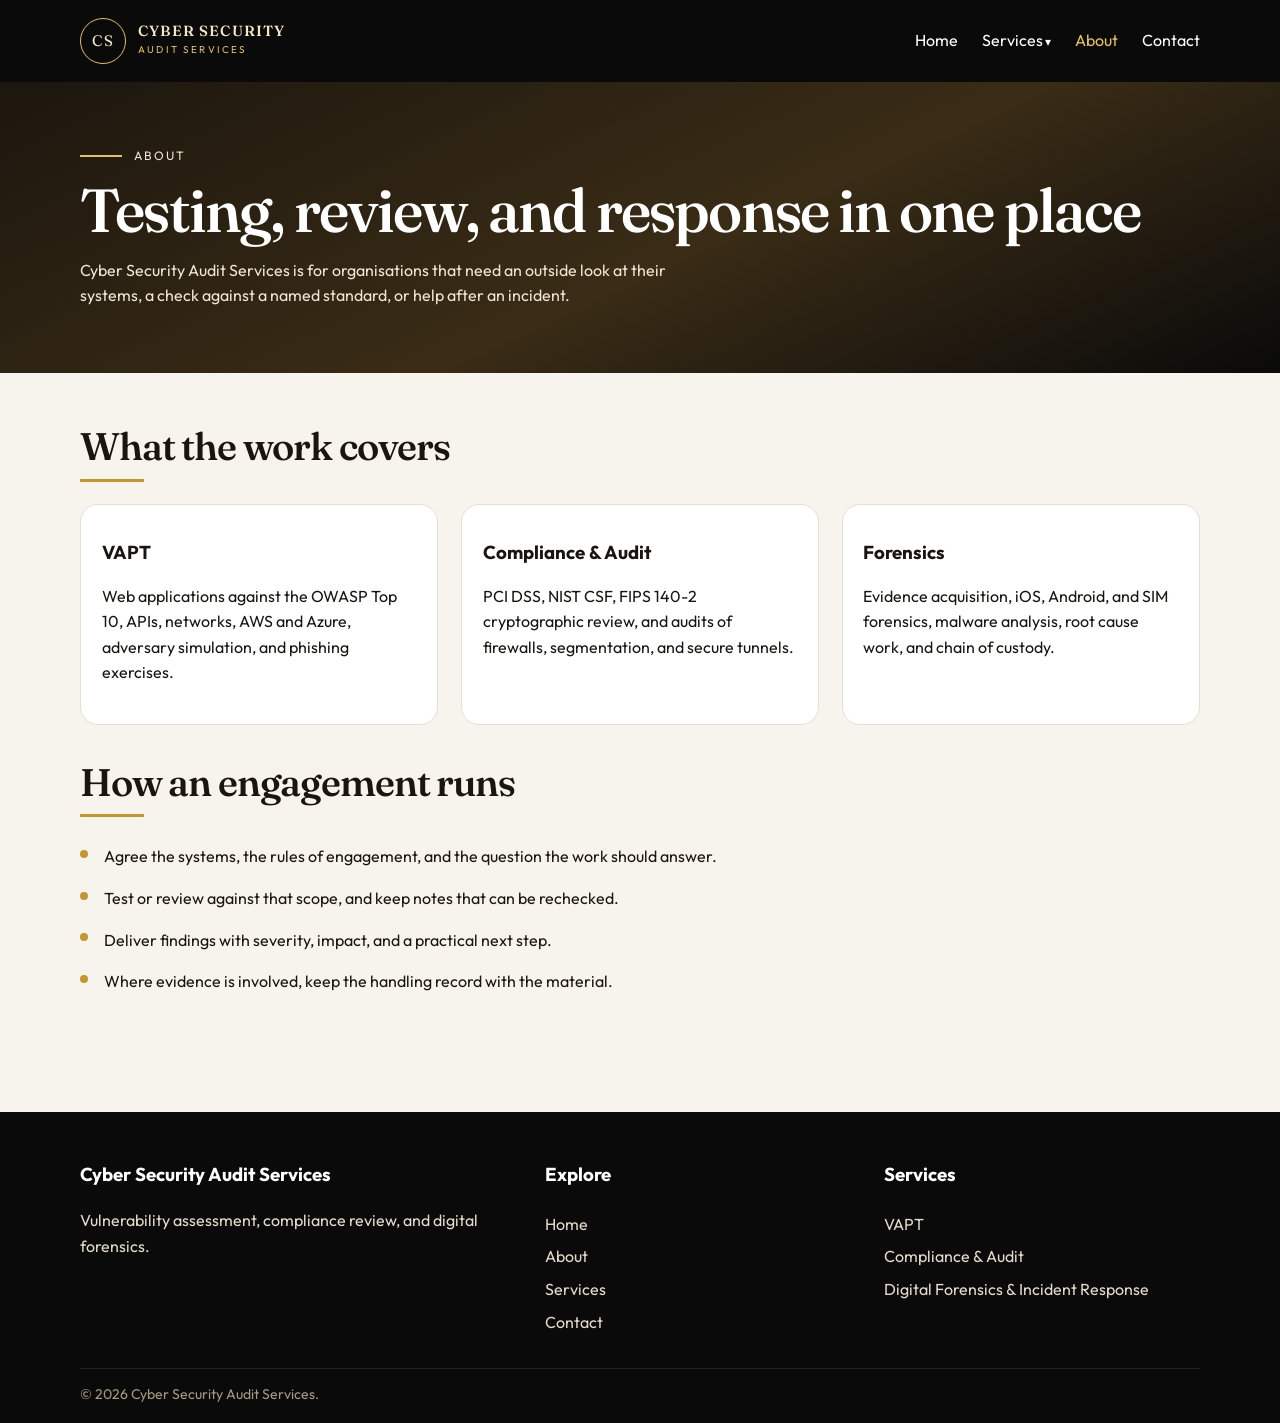
==== about.html @ 21116d9a "Publish the cyber security audit services site. Co-authored-by: Cursor <cursoragent@cursor.com>" ====
<!DOCTYPE html>
<html lang="en">
<head>
  <meta charset="UTF-8">
  <meta name="viewport" content="width=device-width, initial-scale=1">
  <title>About — Cyber Security Audit Services</title>
  <link rel="preconnect" href="https://fonts.googleapis.com">
  <link rel="preconnect" href="https://fonts.gstatic.com" crossorigin>
  <link href="https://fonts.googleapis.com/css2?family=Fraunces:opsz,wght@9..144,560&family=Outfit:wght@400;600;700&display=swap" rel="stylesheet">
  <link rel="stylesheet" href="css/styles.css">
</head>
<body>
  <header class="site-header">
    <div class="wrap">
      <a class="brand" href="index.html">
        <span class="mark">CS</span>
        <span class="word"><strong>CYBER SECURITY</strong><small>AUDIT SERVICES</small></span>
      </a>
      <button class="menu-toggle" type="button" aria-expanded="false" aria-label="Open menu">☰</button>
      <nav class="nav">
        <a href="index.html">Home</a>
        <div class="menu">
          <button type="button">Services</button>
          <div class="dropdown">
            <div class="submenu">
              <button type="button">Cyber Security Services</button>
              <div class="flyout">
                <a href="services.html#vapt">VAPT</a>
                <a href="services.html#compliance">Compliance &amp; Audit</a>
                <a href="services.html#forensics">Digital Forensics &amp; Incident Response</a>
              </div>
            </div>
          </div>
        </div>
        <a class="active" href="about.html">About</a>
        <a href="contact.html">Contact</a>
      </nav>
    </div>
  </header>

  <section class="page-hero">
    <div class="wrap">
      <p class="kicker">About</p>
      <h1>Testing, review, and response in one place</h1>
      <p>Cyber Security Audit Services is for organisations that need an outside look at their systems, a check against a named standard, or help after an incident.</p>
    </div>
  </section>

  <main class="page">
    <div class="wrap">
      <section class="detail">
        <h2>What the work covers</h2>
        <hr class="rule">
        <div class="principles-grid">
          <article class="principle">
            <h3>VAPT</h3>
            <p>Web applications against the OWASP Top 10, APIs, networks, AWS and Azure, adversary simulation, and phishing exercises.</p>
          </article>
          <article class="principle">
            <h3>Compliance &amp; Audit</h3>
            <p>PCI DSS, NIST CSF, FIPS 140-2 cryptographic review, and audits of firewalls, segmentation, and secure tunnels.</p>
          </article>
          <article class="principle">
            <h3>Forensics</h3>
            <p>Evidence acquisition, iOS, Android, and SIM forensics, malware analysis, root cause work, and chain of custody.</p>
          </article>
        </div>
      </section>
      <section class="detail">
        <h2>How an engagement runs</h2>
        <hr class="rule">
        <ul class="checks">
          <li>Agree the systems, the rules of engagement, and the question the work should answer.</li>
          <li>Test or review against that scope, and keep notes that can be rechecked.</li>
          <li>Deliver findings with severity, impact, and a practical next step.</li>
          <li>Where evidence is involved, keep the handling record with the material.</li>
        </ul>
      </section>
    </div>
  </main>

  <footer class="site-footer">
    <div class="wrap footer-grid">
      <div>
        <h3>Cyber Security Audit Services</h3>
        <p>Vulnerability assessment, compliance review, and digital forensics.</p>
      </div>
      <div>
        <h3>Explore</h3>
        <a href="index.html">Home</a>
        <a href="about.html">About</a>
        <a href="services.html">Services</a>
        <a href="contact.html">Contact</a>
      </div>
      <div>
        <h3>Services</h3>
        <a href="services.html#vapt">VAPT</a>
        <a href="services.html#compliance">Compliance &amp; Audit</a>
        <a href="services.html#forensics">Digital Forensics &amp; Incident Response</a>
      </div>
    </div>
    <div class="wrap legal">© 2026 Cyber Security Audit Services.</div>
  </footer>
  <script src="js/main.js"></script>
</body>
</html>
---- css/styles.css ----
:root {
  --ink: #1a160f;
  --deep: #0a0a0a;
  --navy: #111111;
  --panel: #161616;
  --steel: #c4962c;
  --steel-2: #e6c15a;
  --ice: #f3e6c4;
  --paper: #f7f4ee;
  --line: #e6dfd2;
  --muted: #6d6458;
  --white: #fbf8f2;
  --header: 82px;
  --shadow: 0 20px 50px rgba(0, 0, 0, 0.22);
}

* { box-sizing: border-box; }
html { scroll-behavior: smooth; }
body {
  margin: 0;
  color: var(--ink);
  background: var(--paper);
  font-family: Outfit, "Segoe UI", sans-serif;
  line-height: 1.6;
}
a { color: inherit; text-decoration: none; }
button, input, select, textarea { font: inherit; }
img { max-width: 100%; }

.wrap {
  width: min(1120px, calc(100% - 2.5rem));
  margin: 0 auto;
}

.site-header {
  position: sticky;
  top: 0;
  z-index: 30;
  height: var(--header);
  display: flex;
  align-items: center;
  overflow: visible;
  background: var(--deep);
  color: var(--white);
}
.site-header .wrap {
  display: flex;
  align-items: center;
  justify-content: space-between;
  gap: 1rem;
}
.brand {
  display: flex;
  align-items: center;
  gap: 0.75rem;
  color: var(--ice);
}
.mark {
  width: 46px;
  height: 46px;
  border: 1.5px solid var(--steel-2);
  border-radius: 50%;
  display: grid;
  place-items: center;
  font-family: Fraunces, Georgia, serif;
  font-size: 0.95rem;
  letter-spacing: 0.04em;
}
.brand strong {
  display: block;
  font-family: Fraunces, Georgia, serif;
  font-weight: 560;
  font-size: 0.92rem;
  letter-spacing: 0.08em;
  line-height: 1.05;
}
.brand small {
  display: block;
  margin-top: 0.15rem;
  letter-spacing: 0.22em;
  font-size: 0.62rem;
  color: var(--steel-2);
}
.nav {
  display: flex;
  align-items: center;
  gap: 1.5rem;
}
.nav > a, .menu > button {
  color: white;
  background: none;
  border: 0;
  padding: 0.35rem 0;
  cursor: pointer;
}
.nav > a:hover, .menu > button:hover, .nav > a.active { color: var(--steel-2); }
.menu { position: relative; }
.menu > button::after { content: " ▾"; font-size: 0.72rem; }
.menu::before {
  content: "";
  position: absolute;
  left: 0;
  right: 0;
  top: 100%;
  height: 0.85rem;
}
.dropdown {
  display: none;
  position: absolute;
  top: calc(100% + 0.55rem);
  right: 0;
  z-index: 80;
  min-width: 280px;
  padding: 0.45rem;
  background: white;
  color: var(--ink);
  border-radius: 14px;
  box-shadow: var(--shadow);
}
.menu:hover > .dropdown, .menu:focus-within > .dropdown, .menu.open > .dropdown { display: block; }
.dropdown a, .submenu > button {
  display: flex;
  justify-content: space-between;
  align-items: center;
  width: 100%;
  color: var(--ink);
  background: none;
  border: 0;
  text-align: left;
  padding: 0.7rem 0.8rem;
  border-radius: 10px;
  cursor: pointer;
}
.dropdown a:hover, .submenu > button:hover, .submenu:hover > button, .submenu.open > button {
  background: var(--paper);
  color: var(--steel);
}
.submenu > button::after { content: "›"; color: var(--steel); }
.flyout { display: none; padding: 0 0 0.25rem 0.45rem; }
.submenu:hover > .flyout, .submenu:focus-within > .flyout, .submenu.open > .flyout { display: grid; }
.menu-toggle {
  display: none;
  width: 44px;
  height: 44px;
  border-radius: 10px;
  border: 1px solid rgba(255,255,255,.28);
  background: transparent;
  color: white;
  cursor: pointer;
}

.hero {
  position: relative;
  min-height: calc(100vh - var(--header));
  display: grid;
  align-items: center;
  padding: 3.2rem 0 4rem;
  background:
    radial-gradient(circle at 78% 16%, rgba(230, 193, 90, 0.38), transparent 28%),
    radial-gradient(circle at 8% 86%, rgba(90, 62, 18, 0.72), transparent 34%),
    linear-gradient(150deg, #3d3018 0%, #1a140c 48%, #0a0a0a 100%);
  overflow: hidden;
}
.hero::before {
  content: "";
  position: absolute;
  inset: 0;
  background-image:
    linear-gradient(rgba(255,255,255,.045) 1px, transparent 1px),
    linear-gradient(90deg, rgba(255,255,255,.045) 1px, transparent 1px);
  background-size: 68px 68px;
  mask-image: linear-gradient(90deg, transparent, #000 18%, #000 80%, transparent);
}
.hero-layout {
  position: relative;
  display: grid;
  grid-template-columns: auto minmax(0, 760px);
  gap: 1.4rem;
  align-items: center;
}
.slider-ui { display: grid; gap: 0.55rem; }
.slider-ui button, .dots button {
  border: 1px solid rgba(255,255,255,.4);
  background: rgba(12, 10, 8, 0.4);
  color: white;
  cursor: pointer;
}
.slider-ui button {
  width: 44px;
  height: 44px;
  border-radius: 50%;
}
.hero-card {
  padding: 2.6rem 2.5rem 2rem;
  border-radius: 28px;
  background: rgba(12, 10, 8, 0.5);
  border: 1px solid rgba(255,255,255,.2);
  backdrop-filter: blur(16px);
  color: white;
}
.kicker {
  display: flex;
  align-items: center;
  gap: 0.75rem;
  margin: 0 0 0.9rem;
  color: var(--ice);
  letter-spacing: 0.16em;
  text-transform: uppercase;
  font-size: 0.76rem;
}
.kicker::before {
  content: "";
  width: 42px;
  height: 2px;
  background: var(--steel-2);
}
h1, h2 {
  font-family: Fraunces, Georgia, serif;
  font-weight: 560;
  letter-spacing: -0.03em;
  line-height: 1.02;
}
.hero h1 {
  margin: 0;
  font-size: clamp(2.7rem, 5.6vw, 4.6rem);
}
.hero h1 em, .page-hero h1 em {
  font-style: normal;
  color: #f0d78a;
}
.hero-card p { max-width: 38rem; color: #f6f0e4; font-size: 1.05rem; }
.pills { display: flex; flex-wrap: wrap; gap: 0.55rem; margin: 1.1rem 0 1.4rem; }
.pills span {
  border: 1px solid rgba(255,255,255,.25);
  background: rgba(255,255,255,.08);
  border-radius: 999px;
  padding: 0.4rem 0.85rem;
  font-size: 0.88rem;
}
.actions { display: flex; flex-wrap: wrap; gap: 0.75rem; }
.btn {
  display: inline-flex;
  align-items: center;
  justify-content: center;
  min-height: 48px;
  padding: 0.7rem 1.35rem;
  border-radius: 999px;
  border: 1.5px solid transparent;
  cursor: pointer;
}
.btn-fill { background: var(--steel-2); color: #1a1206; font-weight: 700; }
.btn-fill:hover { background: #f3d98a; }
.btn-ghost { border-color: rgba(255,255,255,.5); color: white; }
.btn-ghost:hover { background: rgba(255,255,255,.08); }
.btn-line { border-color: var(--steel-2); color: var(--ice); }
.btn-line:hover { background: rgba(230, 193, 90, 0.16); }
.dots { display: flex; gap: 0.4rem; margin-top: 1.3rem; }
.dots button { width: 26px; height: 8px; border-radius: 999px; }
.dots button[aria-current="true"] { width: 42px; background: var(--steel-2); border-color: var(--steel-2); }
.slide { display: none; }
.slide.active { display: block; }

.welcome { padding: 5.2rem 0; background: linear-gradient(#fff, var(--paper)); }
.welcome-grid, .split, .service-grid, .principles-grid, .detail-grid, .footer-grid {
  display: grid;
  gap: 1.4rem;
}
.welcome-grid { grid-template-columns: 0.86fr 1.14fr; align-items: center; }
.panel {
  min-height: 420px;
  border-radius: 28px;
  position: relative;
  overflow: hidden;
  box-shadow: var(--shadow);
  background:
    radial-gradient(circle at 28% 24%, rgba(255,255,255,.18), transparent 26%),
    linear-gradient(165deg, #a68432, #1a140c 58%, #c9a24a);
}
.panel::after {
  content: "";
  position: absolute;
  width: 170px;
  height: 170px;
  right: 12%;
  bottom: 14%;
  border: 16px solid rgba(243, 230, 196, 0.3);
  border-radius: 36px;
  transform: rotate(16deg);
}
.panel span {
  position: absolute;
  left: 1.5rem;
  bottom: 1.4rem;
  color: var(--ice);
  letter-spacing: 0.14em;
  text-transform: uppercase;
  font-size: 0.75rem;
}
h2 { margin: 0 0 0.75rem; font-size: clamp(2rem, 4vw, 3rem); }
.rule { width: 64px; height: 3px; border: 0; background: var(--steel); margin: 0 0 1rem; }
.lead { color: var(--muted); font-size: 1.05rem; }
.checks { list-style: none; margin: 1.2rem 0 0; padding: 0; }
.checks li { position: relative; padding: 0.5rem 0 0.5rem 1.5rem; }
.checks li::before {
  content: "";
  width: 8px;
  height: 8px;
  border-radius: 50%;
  background: var(--steel);
  position: absolute;
  left: 0;
  top: 0.85rem;
}

.services {
  padding: 5rem 0 4.4rem;
  color: white;
  background:
    radial-gradient(circle at 85% 0%, rgba(230, 193, 90, 0.2), transparent 26%),
    var(--deep);
}
.center { text-align: center; }
.center .rule { margin-inline: auto; }
.services .lead { color: #e4dccb; }
.service-grid { grid-template-columns: repeat(3, 1fr); margin-top: 2rem; }
.card {
  background: var(--panel);
  border: 1px solid rgba(255,255,255,.08);
  border-radius: 22px;
  padding: 1.5rem 1.4rem 1.3rem;
}
.card h3 { margin: 0 0 0.45rem; color: #f0c84b; font-size: 1.35rem; }
.card p, .card li { color: #e8e0d2; }
.card ul { margin: 0 0 1rem; padding-left: 1.1rem; }
.card li { margin: 0.28rem 0; }
.card .btn { margin-top: 0.4rem; }

.principles { padding: 5rem 0; }
.principles-grid { grid-template-columns: repeat(3, 1fr); margin-top: 1.4rem; }
.principle, .offer, .feature {
  background: white;
  border: 1px solid var(--line);
  border-radius: 18px;
}
.principle, .feature { padding: 1.35rem 1.3rem; }
.principle h3, .feature h3 { margin: 0.7rem 0 0.3rem; }
.num {
  width: 36px;
  height: 36px;
  border-radius: 50%;
  display: grid;
  place-items: center;
  background: var(--ice);
  color: var(--ink);
  font-weight: 700;
}
.spotlight { padding: 0 0 5rem; }
.split { grid-template-columns: 1fr 1fr; }

.band {
  background: linear-gradient(100deg, #1a140c, #8a6a2a);
  color: white;
  padding: 2.8rem 0;
}
.band .wrap { display: flex; justify-content: space-between; gap: 1rem; align-items: center; }
.band h2 { margin: 0; font-size: clamp(1.7rem, 3vw, 2.4rem); }
.band .btn-fill { background: white; color: var(--ink); }

.page-hero {
  padding: 4rem 0 3rem;
  color: white;
  background: linear-gradient(155deg, #1c160e, #3a2c16 55%, #0a0a0a);
}
.page-hero h1 { margin: 0 0 0.6rem; font-size: clamp(2.3rem, 5vw, 3.8rem); }
.page-hero p { max-width: 40rem; color: #efe6d4; }
.page { padding: 3.4rem 0 4.4rem; }
.detail { margin-bottom: 2.4rem; scroll-margin-top: 100px; }
.detail h2 { font-size: clamp(1.8rem, 3vw, 2.5rem); }
.detail-grid { grid-template-columns: 1fr 1fr; }
.offer { padding: 1rem 1.1rem; }

.form {
  display: grid;
  gap: 0.85rem;
  max-width: 720px;
  background: white;
  border: 1px solid var(--line);
  border-radius: 22px;
  padding: 1.4rem;
}
label { font-weight: 650; font-size: 0.92rem; }
input, select, textarea {
  width: 100%;
  margin-top: 0.3rem;
  padding: 0.75rem 0.85rem;
  border: 1px solid var(--line);
  border-radius: 12px;
  background: var(--paper);
}
textarea { min-height: 140px; resize: vertical; }
.note {
  display: none;
  max-width: 720px;
  margin-bottom: 0.8rem;
  padding: 0.85rem 1rem;
  border-radius: 12px;
  background: var(--ice);
}

.site-footer { background: var(--deep); color: #e4dccb; padding: 3rem 0 1.1rem; }
.footer-grid { grid-template-columns: 1.4fr 1fr 1fr; }
.site-footer h3 { margin-top: 0; color: white; }
.site-footer a { display: block; padding: 0.22rem 0; }
.site-footer a:hover { color: var(--steel-2); }
.legal {
  margin-top: 1.8rem;
  padding-top: 0.9rem;
  border-top: 1px solid rgba(255,255,255,.1);
  color: #a89880;
  font-size: 0.88rem;
}

@media (max-width: 860px) {
  .menu-toggle { display: grid; place-items: center; }
  .nav {
    display: none;
    position: absolute;
    top: var(--header);
    left: 0;
    right: 0;
    flex-direction: column;
    align-items: flex-start;
    gap: 0.35rem;
    padding: 0.8rem 1.2rem 1.2rem;
    background: #111111;
  }
  .nav.open { display: flex; }
  .dropdown, .flyout { position: static; min-width: 0; box-shadow: none; background: transparent; }
  .dropdown a, .submenu > button { color: var(--ice); }
  .flyout { padding-left: 0.8rem; }
  .hero-layout, .welcome-grid, .service-grid, .principles-grid, .split, .detail-grid, .footer-grid, .band .wrap {
    grid-template-columns: 1fr;
  }
  .slider-ui { display: none; }
  .hero-card { padding: 1.5rem 1.15rem 1.2rem; }
  .panel { min-height: 210px; }
  .brand strong { font-size: 0.78rem; letter-spacing: 0.05em; }
}
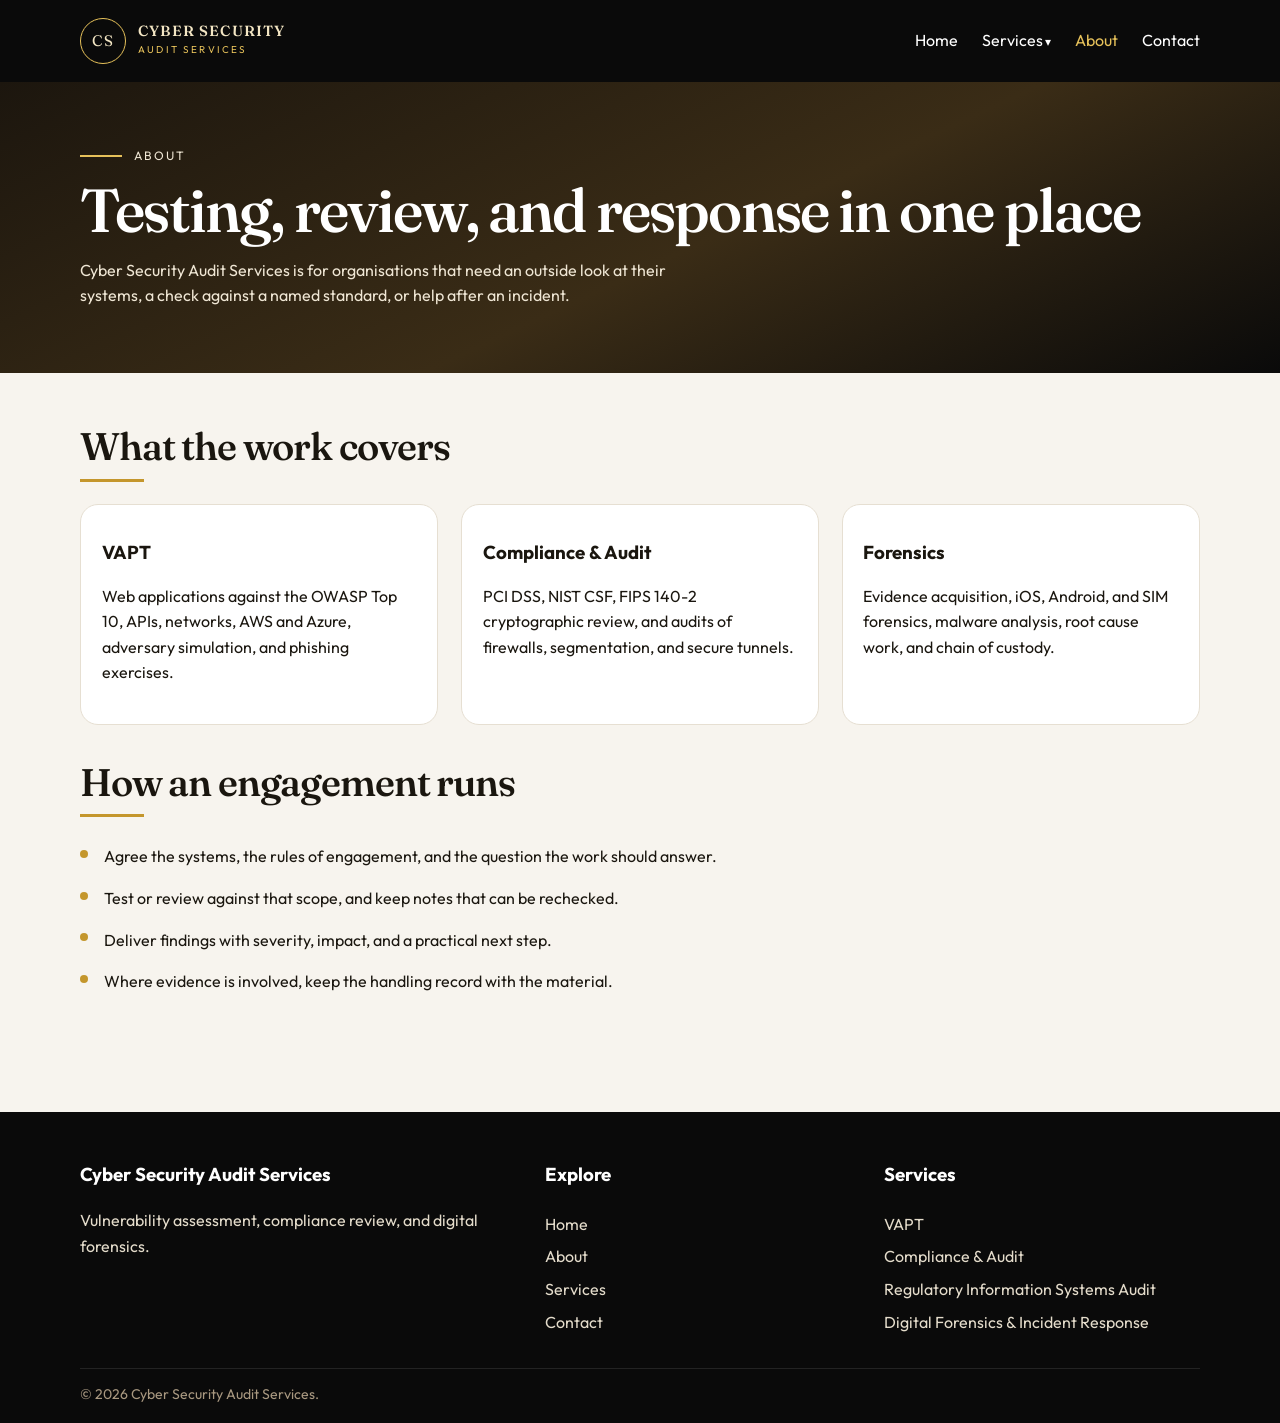
==== commit 94a2dcaf: "Add the regulatory audit section and a page Cutlass can paste into their site. Co-authored-by: Curso" ====
--- a/about.html
+++ b/about.html
@@ -27,6 +27,7 @@
               <div class="flyout">
                 <a href="services.html#vapt">VAPT</a>
                 <a href="services.html#compliance">Compliance &amp; Audit</a>
+                <a href="services.html#regulatory">Regulatory IS Audit</a>
                 <a href="services.html#forensics">Digital Forensics &amp; Incident Response</a>
               </div>
             </div>
@@ -96,6 +97,7 @@
         <h3>Services</h3>
         <a href="services.html#vapt">VAPT</a>
         <a href="services.html#compliance">Compliance &amp; Audit</a>
+        <a href="services.html#regulatory">Regulatory Information Systems Audit</a>
         <a href="services.html#forensics">Digital Forensics &amp; Incident Response</a>
       </div>
     </div>
--- a/css/styles.css
+++ b/css/styles.css
@@ -378,6 +378,32 @@
 .detail h2 { font-size: clamp(1.8rem, 3vw, 2.5rem); }
 .detail-grid { grid-template-columns: 1fr 1fr; }
 .offer { padding: 1rem 1.1rem; }
+.regulator-list, .deliver-grid { display: grid; gap: 0.9rem; margin-top: 1.2rem; }
+.deliver-grid { grid-template-columns: 1fr 1fr; }
+.regulator, .deliver {
+  background: white;
+  border: 1px solid var(--line);
+  border-radius: 16px;
+  padding: 1.05rem 1.15rem;
+}
+.regulator { border-left: 4px solid var(--steel-2); }
+.regulator h3, .deliver h3 { margin: 0 0 0.35rem; font-size: 1.05rem; }
+.regulator p, .deliver p { margin: 0; color: var(--muted); }
+.assure {
+  margin-top: 1.4rem;
+  padding: 1.25rem 1.35rem;
+  border-radius: 16px;
+  background: #1a140c;
+  color: var(--ice);
+}
+.assure p { margin: 0; }
+.spaced { margin-top: 2.2rem; }
+.fineprint {
+  margin: 1rem 0 0;
+  color: var(--muted);
+  font-size: 0.92rem;
+  font-style: italic;
+}
 
 .form {
   display: grid;
@@ -438,7 +464,7 @@
   .dropdown, .flyout { position: static; min-width: 0; box-shadow: none; background: transparent; }
   .dropdown a, .submenu > button { color: var(--ice); }
   .flyout { padding-left: 0.8rem; }
-  .hero-layout, .welcome-grid, .service-grid, .principles-grid, .split, .detail-grid, .footer-grid, .band .wrap {
+  .hero-layout, .welcome-grid, .service-grid, .principles-grid, .split, .detail-grid, .footer-grid, .band .wrap, .deliver-grid {
     grid-template-columns: 1fr;
   }
   .slider-ui { display: none; }
